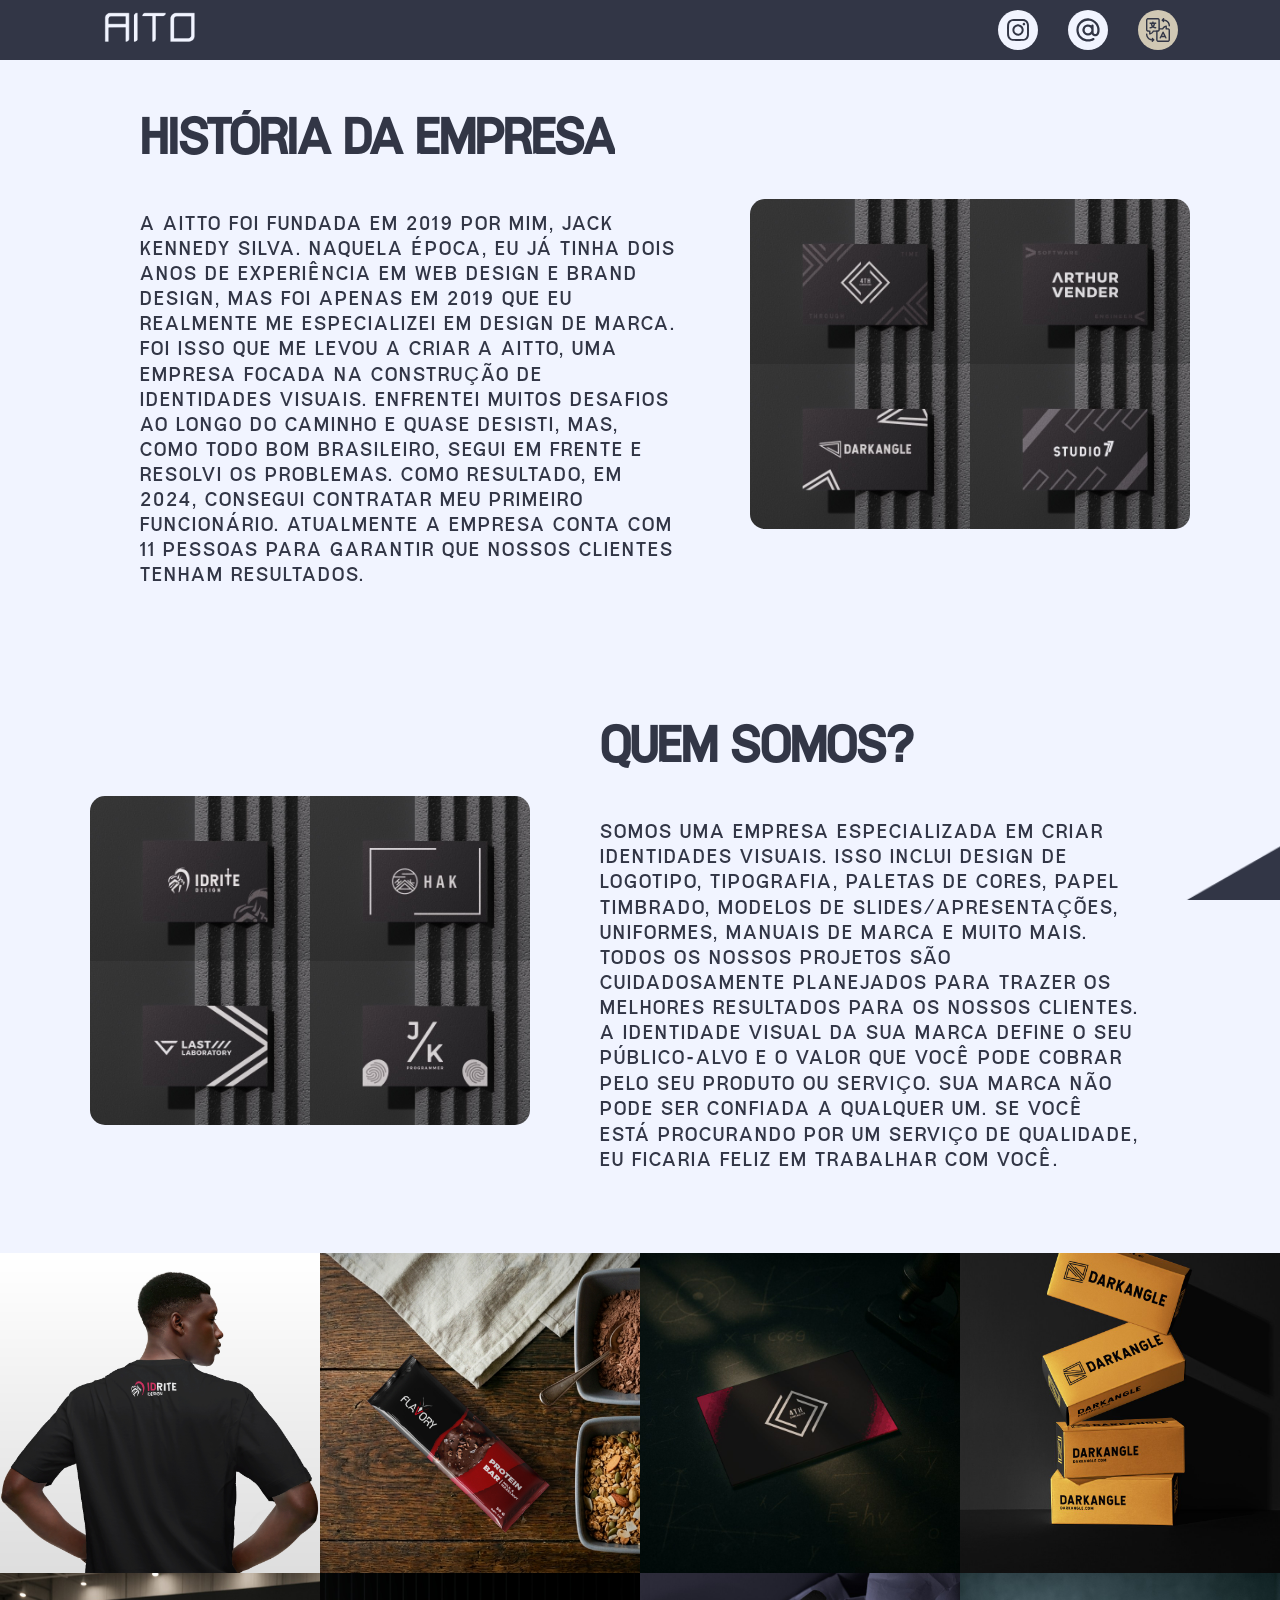
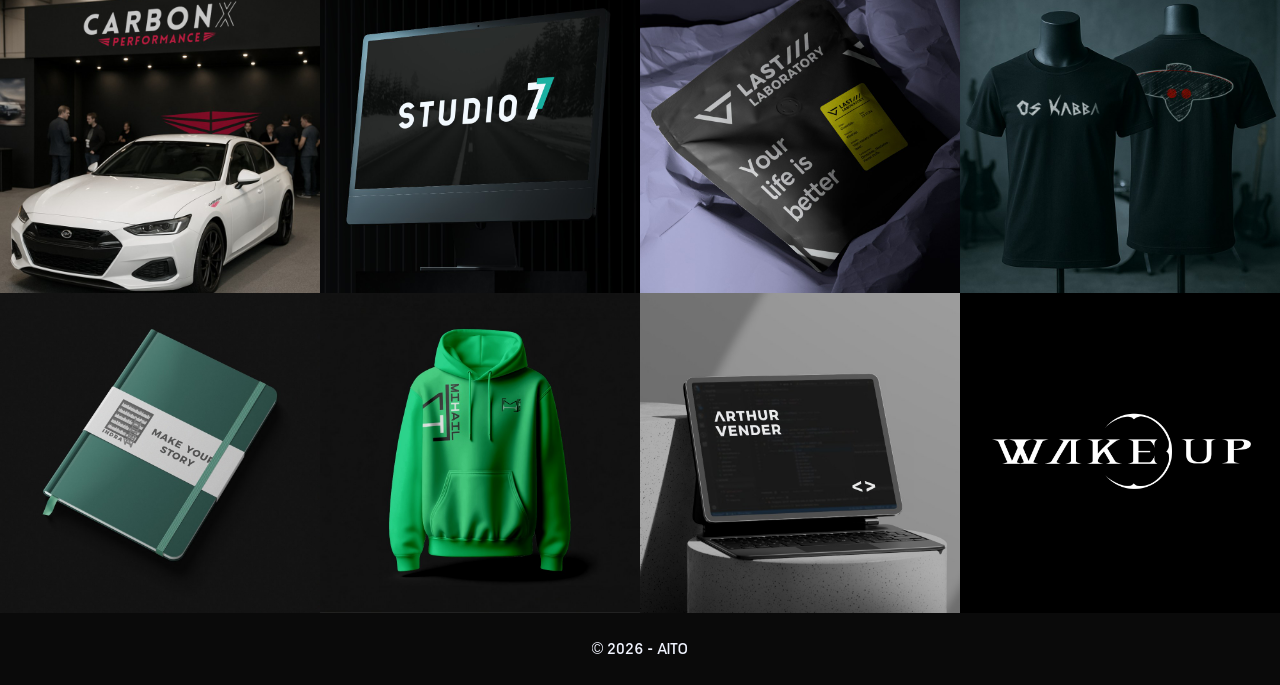
==== Pt-br.html @ 6f471131 "melhorias" ====
<!DOCTYPE html>
<html lang="en">
<head>
    <meta charset="UTF-8">
    <meta http-equiv="X-UA-Compatible" content="IE=edge">
    <meta name="viewport" content="width=device-width, initial-scale=1.0">
    <title>AITO</title>
   <link rel="shortcut icon" href="image/ico-p.ico" type="image/x-icon">
    <link rel="stylesheet" href="style/all.css">
</head>
<body>
    <nav>
        <a href="/"><img src="image/aito3.png" alt="" class="logo"></a>
        <div class="redes">
            <a href="https://www.instagram.com/aittobranding/"
             class="rds1 ani" target="_blank">
                <img src="image/instagram.svg" alt="">
            </a>
            <a href="mailto:aittobranding@gmail.com"
             class="rds2 ani" target="_blank">
                <img src="image/arroba.svg" alt="">
            </a>
              <a href="index.html"
             class="rds4 ani1" target="_parent">
                <img src="image/traducao.svg" alt="">
            </a>
        </div>
    </nav>
    <img src="image/Mockup2.jpg" alt="" class="idrite">
    <main>
        <section class="abo">
            <div class="about">
                <div class="title">
                    <h2>História Da Empresa</h2>
                </div>
                <p class="iam">
                    A AITTO foi fundada em 2019 por mim, Jack Kennedy Silva. Naquela época, eu já tinha dois anos de experiência em web design e brand design, mas foi apenas em 2019 que eu realmente me especializei em design de marca. Foi isso que me levou a criar a AITTO, uma empresa focada na construção de identidades visuais.

                    Enfrentei muitos desafios ao longo do caminho e quase desisti, mas, como todo bom brasileiro, segui em frente e resolvi os problemas. Como resultado, em 2024, consegui contratar meu primeiro funcionário. Atualmente a empresa conta com 11 pessoas para garantir que nossos clientes tenham resultados.
                </p>
            </div>
            <div class="image">
                <img src="image/mockups/4th.jpg" alt="" class="img">
                <img src="image/mockups/arthur.jpg" alt="" class="img ">
                <img src="image/mockups/darkangle.jpg" alt="" class="img">
                <img src="image/mockups/studio7.jpg" alt="" class="img">
            </div>
            
            <div class="image">
                <img src="image/mockups/idrite.jpg" alt="" class="img tira">
                <img src="image/mockups/hak.jpg" alt="" class="img tira">
                <img src="image/mockups/last-lab.jpg" alt="" class="img tira">
                <img src="image/mockups/jk.jpg" alt="" class="img tira">
            </div>
            <div class="skill">
                <div class="title">
                    <h2>QUEM SOMOS?</h2>
                </div>
                <p class="iam">
                    Somos uma empresa especializada em criar identidades visuais. Isso inclui design de logotipo, tipografia, paletas de cores, papel timbrado, modelos de slides/apresentações, uniformes, manuais de marca e muito mais. Todos os nossos projetos são cuidadosamente planejados para trazer os melhores resultados para os nossos clientes.

                    A identidade visual da sua marca define o seu público-alvo e o valor que você pode cobrar pelo seu produto ou serviço. Sua marca não pode ser confiada a qualquer um. Se você está procurando por um serviço de qualidade, eu ficaria feliz em trabalhar com você.
                </p>
            </div>
        </section>
        <section class="port-img">
            <img class="imgp" src="image/port/idrite/id.jpg" alt="">
            <img class="imgp" src="image/port/Flavory/Flavory.jpg" alt="">
            <img class="imgp" src="image/port/4th/4th1.jpg" alt="">
            <img class="imgp" src="image/port/dark/dark1.jpg" alt="">
            <img class="imgp" src="image/port/carbon/carb1.jpg" alt="">
            <img class="imgp" src="image/port/studio7/studio2.jpg" alt="">
            <img class="imgp" src="image/port/last/last1.jpg" alt="">
            <img class="imgp" src="image/port/os kabba/kabba1.jpg" alt="">
            <img class="imgp" src="image/port/indra/indra.jpg" alt="">
            <img class="imgp" src="image/port/mihail/mihail.jpg" alt="">
            <img class="imgp" src="image/port/arthur/vender.jpg" alt="">
            <img class="imgp" src="image/port/wake up/wake up2.png" alt="">
        </section>
    </main>
    <footer>
        <p>&copy 2026 - AITO</p>
    </footer>
</body>
</html>
---- style/all.css ----
@charset "UTF-8";

@font-face {
    font-family: "Halfre";
    src: url("../font/halfre.otf"); /* para IE */
    src: local("halfre"), url("../font/halfre.otf") format("truetype");
}
:root {
    --color1: #0a0a0a;
    --color2: #f1f4ff;
    --color3: #D0C8B4;
    --color4: #323646;
}
* {
    font-family: "halfre", Arial, Helvetica, sans-serif;
    margin: 0;
    padding: 0;
    overflow-x: hidden;
    box-sizing: border-box;
    color: var(--color4);
    transition: .2s;
    text-transform: uppercase;
}
html {
    scrollbar-width: none;
}
::-webkit-scrollbar {
    display: none;
}
body {
    background: var(--color2);
}
h2 {
    color: var(--color4);
}
a {
    text-decoration: none;
    color: var(--color1);
    transition: .3s;
    letter-spacing: 3px;
}
nav {
    display: flex;
    flex-direction: row;
    justify-content: space-between;
    align-items: center;
    width: 100vw;
    height: auto;
    background: var(--color4);
    padding: 5px 8%;
    padding-top: 5px;
}
.idrite {
    display: none;
}
.logo {
    height: 31px;
    width: 95px;
}
.rds1 {
   display: flex;
    justify-content: center;
    align-items: center;
    width: 40px;
    height: 40px;
    background: var(--color2);
    padding: 8px;
    border-radius: 50%;
    overflow: hidden;
}
.rds1 img {
    width: 40px;
    height: 22px;
}
.rds2 {
    display: flex;
    justify-content: center;
    align-items: center;
    width: 40px;
    height: 40px;
    background: var(--color2);
    padding: 8px;
    border-radius: 50%;
    overflow: hidden;
}
.rds3 {
    display: flex;
    justify-content: center;
    align-items: center;
    width: 40px;
    height: 40px;
    background: var(--color2);
    padding: 8px;
    border-radius: 50%;
    overflow: hidden;
}
.rds4 {
    display: flex;
    justify-content: center;
    align-items: center;
    width: 40px;
    height: 40px;
    background: var(--color3);
    padding: 8px;
    border-radius: 50%;
    overflow: hidden;
}
.ani:hover {
    animation: .2;
    display: flex;
    justify-content: center;
    align-items: center;
    width: 40px;
    height: 40px;
    background: var(--color2);
    padding: 8px;
    border-radius: 20%;
    overflow: hidden;
}
.ani1:hover {
    animation: .2;
    display: flex;
    justify-content: center;
    align-items: center;
    width: 40px;
    height: 40px;
    background: var(--color3);
    padding: 8px;
    border-radius: 20%;
    overflow: hidden;
}
.redes {
    display: flex;
    justify-content: flex-end;
    align-items: center;
    width: 50%;
    height: 50px;
    gap: 30px;
}
.main {
    display: flex;
    justify-content: center;
    align-items: center;
    height: 100vh;
    width: 100vw;
    background: var(--color2);
}
section{
    display: flex;
    flex-direction: column;
    align-items: center;
    justify-content: center;
    flex-wrap: wrap;
    width: 100vw;
    margin: auto;
    height: auto;
}
::selection{
    background: var(--color4);
    color: var(--color3);
}
.iam {
    font-size: 1.3em;
    letter-spacing: 2px;
    max-width: 800px;
    margin: 10px 0px;
}
.title {
    display: flex;
    justify-content: start;
    align-items: center;
    width: 100%;
    font-size: 2.13em;
    margin-bottom: 30px;
}
.image {
    display: flex;
    flex-direction: row;
    flex-wrap: wrap;
    justify-content: center;
    align-items: center;
    width: 40%;
    height: auto;
    overflow: hidden;
    border-radius: 15px;
}
.img {
    width: 50%;
    height: 50%;
}
.img:hover {
    scale: .9;
}
.abo {
    display: flex;
    flex-direction: row;
    justify-content: space-between;
    align-items: center;
    background: url(../image/fuji.png) var(--color2) center center no-repeat fixed;
    background-size: cover;
    height: auto;
    padding: 0px 90px;
    overflow: hidden;
}
.about {
    display: flex;
    flex-direction: column;
    justify-content: center;
    align-items: start;
    flex-wrap: nowrap;
    width: 60%;
    height: 100%;
    padding: 50px;
    padding-right: 70px;
    padding-bottom: 70px;
    overflow: hidden;
}
.skill {
    display: flex;
    flex-direction: column;
    justify-content: center;
    align-items: start;
    flex-wrap: wrap;
    width: 60%;
    height: 100%;
    padding: 50px;
    padding-left: 70px;
    padding-bottom: 70px;
    overflow: hidden;
}
.port-img {
    display: flex;
    flex-wrap: wrap;
    flex-direction: row;
    justify-content: center;
    align-items: center;
    height: auto;
    width: 100vw;
    background: var(--color4);
}
.imgp {
    height: 25%;
    width: 25%;
}
footer {
    display: flex;
    flex-direction: column;
    justify-content: center;
    align-items: center;
    background: var(--color1);
    width: 100vw;
    height: 8vh;
}
footer p {
    color: var(--color2);
}
footer p::selection {
    background: var(--color2);
    color: var(--color1);
}
@media (max-width: 1157px) {
    .image {
        display: flex;
        flex-direction: row;
        flex-wrap: nowrap;
        justify-content: center;
        align-items: center;
        width: 100%;
        height: auto;
        overflow: hidden;
        border-radius: 0px;
    }
    .img {
        width: 25%;
        height: 10%;
    }
    .idrite {
        display: none;
    }
    .abo {
        display: flex;
        flex-direction: column-reverse;
        justify-content: center;
        align-items: center;
        flex-wrap: nowrap;
        background: var(--color4);
        height: auto;
        padding: 0px;
    }
    .imgp {
        width: 50%;
        height: 50%;
    }
    .about {
        display: flex;
        flex-direction: column;
        justify-content: center;
        align-items: center;
        flex-wrap: nowrap;
        width: 90%;
        height: 100vh;
    }
    .skill {
        display: flex;
        flex-direction: column;
        justify-content: center;
        align-items: center;
        flex-wrap: nowrap;
        width: 90%;
        height: 100vh;
    }
    .iam {
        font-size: 1.2em;
        letter-spacing: 2px;
        max-width: 800px;
        margin: 10px 0px;
    }
    .title {
        display: flex;
        justify-content: start;
        align-items: center;
        width: 100%;
        font-size: 2em;
        margin-bottom: 10px;
    }
}

@media (max-width: 700px) {
    body {
        background: var(--color2) url('../image/Urban.jpg') center no-repeat fixed ;
        background-size: cover;
    }
    .logo {
    height: 25px;
    width: 80px;
    }
    .rds1 {
        display: flex;
        width: 38px;
        height: 38px;
        background: var(--color2);
        padding: 8px;
        border-radius: 50%;
    }
    .rds2 {
        display: flex;
        width: 38px;
        height: 38px;
        background: var(--color2);
        padding: 8px;
        border-radius: 50%;
    }
    .redes {
        display: flex;
        justify-content: flex-end;
        align-items: center;
        width: 50%;
        height: 50px;
        gap: 20px;
    }
    .idrite {
        display: flex;
        width: 100vw;
        height: auto;
    }
    .tira {
        display: none;
    }
    .title {
        justify-content: start;
        font-size: 1.5em;
    }
    .image {
        display: flex;
        flex-direction: row;
        flex-wrap: wrap;
        justify-content: center;
        align-items: center;
        width: 100%;
        height: auto;
        overflow: hidden;
        border-radius: 0px;
    }
    .img {
        width: 50%;
        height: 10%;
    }
    .abo {
        height: auto;
        background: var(--color2);
    }
    .skill {
        display: flex;
        flex-direction: column;
        justify-content: center;
        align-items: center;
        flex-wrap: nowrap;
        width: 90%;
        height: 100%;
        padding: 35px;
        padding-bottom: 50px;
        overflow: hidden;
    }
    .imgp {
        width: 50%;
        height: 50%;
    }
    .about {
        display: flex;
        flex-direction: column;
        justify-content: center;
        align-items: center;
        flex-wrap: nowrap;
        width: 90%;
        height: 100%;
        padding: 35px;
        padding-bottom: 50px;
        overflow: hidden;
    }
    .iam {
        font-size: 1em;
        letter-spacing: 2px;
        max-width: 800px;
        margin: 10px 0px;
    }
}
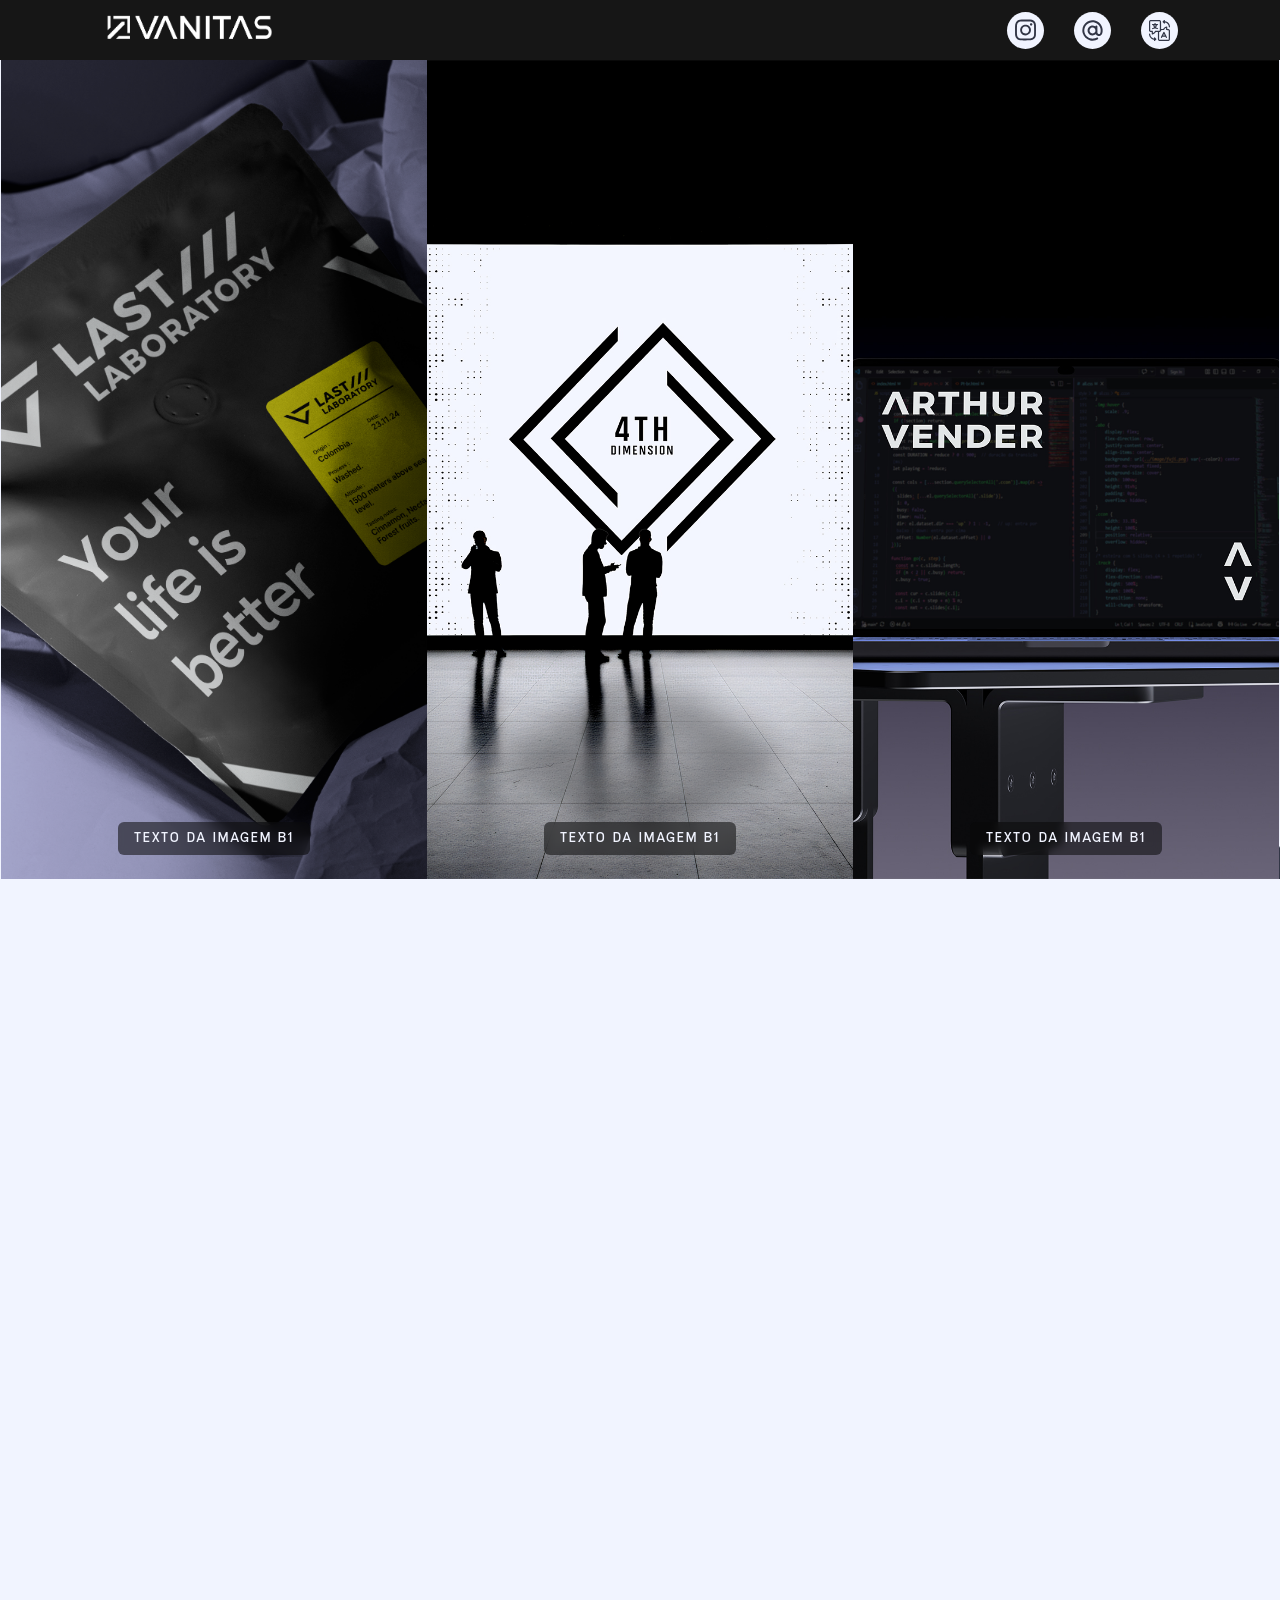
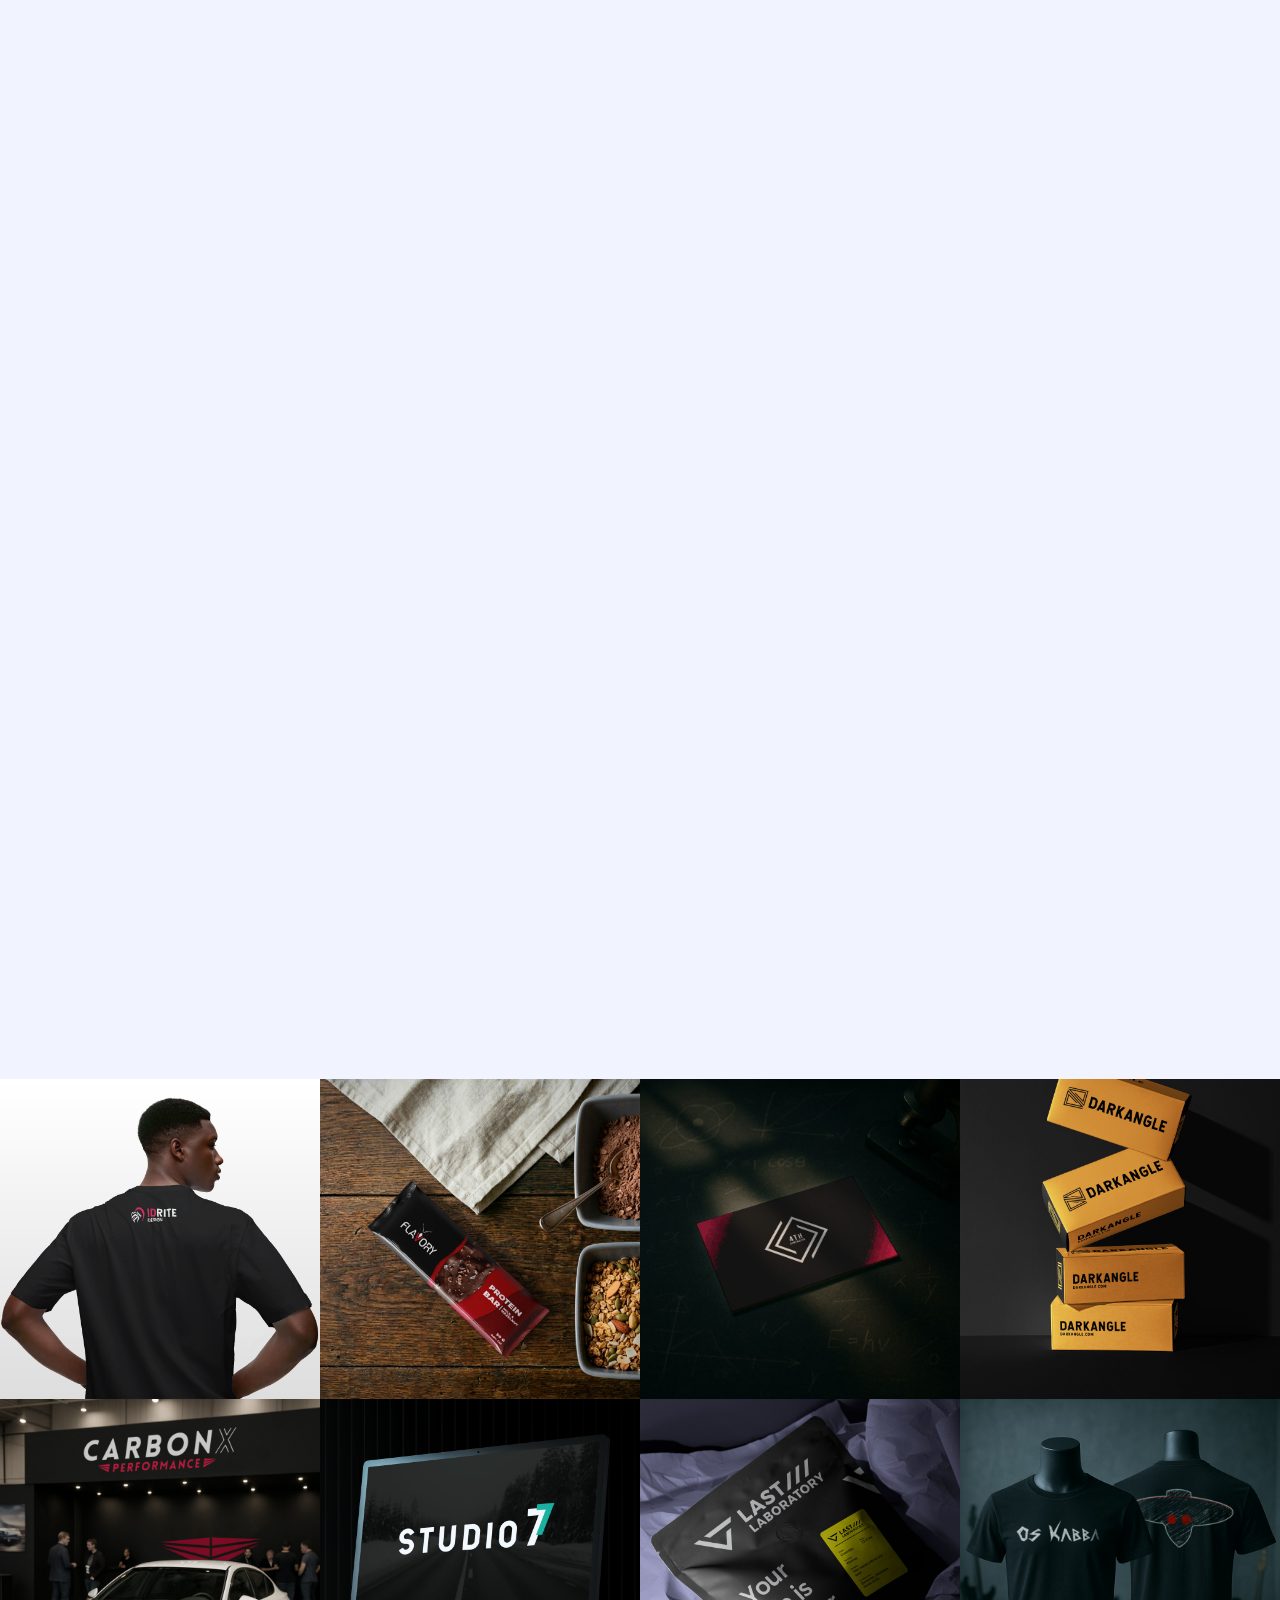
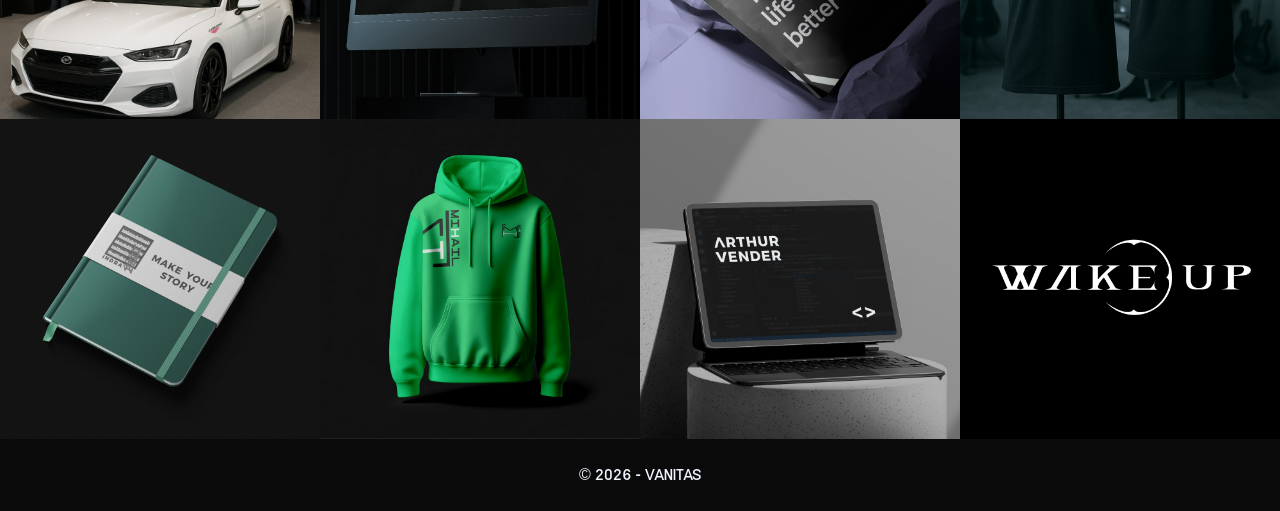
==== commit e15966c8: "segurança" ====
--- a/Pt-br.html
+++ b/Pt-br.html
@@ -1,16 +1,16 @@
 <!DOCTYPE html>
-<html lang="en">
+<html lang="Pt-br">
 <head>
     <meta charset="UTF-8">
     <meta http-equiv="X-UA-Compatible" content="IE=edge">
     <meta name="viewport" content="width=device-width, initial-scale=1.0">
-    <title>AITO</title>
-   <link rel="shortcut icon" href="image/ico-p.ico" type="image/x-icon">
+    <title>VANITAS</title>
+   <link rel="shortcut icon" href="image/favicon1.ico" type="image/x-icon">
     <link rel="stylesheet" href="style/all.css">
 </head>
 <body>
     <nav>
-        <a href="/"><img src="image/aito3.png" alt="" class="logo"></a>
+        <a href="/"><img src="image/vanitas.png" alt="" class="logo"></a>
         <div class="redes">
             <a href="https://www.instagram.com/aittobranding/"
              class="rds1 ani" target="_blank">
@@ -20,48 +20,46 @@
              class="rds2 ani" target="_blank">
                 <img src="image/arroba.svg" alt="">
             </a>
-              <a href="index.html"
-             class="rds4 ani1" target="_parent">
+              <a href="Pt-br.html"
+             class="rds3 ani" target="_parent">
                 <img src="image/traducao.svg" alt="">
             </a>
         </div>
     </nav>
-    <img src="image/Mockup2.jpg" alt="" class="idrite">
     <main>
         <section class="abo">
-            <div class="about">
-                <div class="title">
-                    <h2>História Da Empresa</h2>
+            <div class="ccon carr1">
+                <div class="track down">
+                <figure class="slide"><img src="image/slider/lastlab.png" alt="Descrição da imagem B1"><figcaption>Texto da imagem B1</figcaption></figure>
+                <figure class="slide"><img src="image/slider/coffee.png" alt="Descrição da imagem B2"><figcaption>Texto da imagem B2</figcaption></figure>
+                <figure class="slide"><img src="image/slider/darkangle.png" alt="Descrição da imagem B3"><figcaption>Texto da imagem B3</figcaption></figure>
+                <figure class="slide"><img src="image/slider/img4.png" alt="Descrição da imagem B4"><figcaption>Texto da imagem B4</figcaption></figure>
+                <figure class="slide" aria-hidden="true"><img src="image/slider/lastlab.png" alt=""><figcaption>Texto da imagem B1</figcaption></figure>
                 </div>
-                <p class="iam">
-                    A AITTO foi fundada em 2019 por mim, Jack Kennedy Silva. Naquela época, eu já tinha dois anos de experiência em web design e brand design, mas foi apenas em 2019 que eu realmente me especializei em design de marca. Foi isso que me levou a criar a AITTO, uma empresa focada na construção de identidades visuais.
+            </div>
 
-                    Enfrentei muitos desafios ao longo do caminho e quase desisti, mas, como todo bom brasileiro, segui em frente e resolvi os problemas. Como resultado, em 2024, consegui contratar meu primeiro funcionário. Atualmente a empresa conta com 11 pessoas para garantir que nossos clientes tenham resultados.
-                </p>
+            <div class="ccon carr2">
+                <div class="track up">
+                <figure class="slide"><img src="image/slider2/Screen(3).jpg" alt="Descrição da imagem B1"><figcaption>Texto da imagem B1</figcaption></figure>
+                <figure class="slide"><img src="image/slider2/Exhibition.jpg" alt="Descrição da imagem B2"><figcaption>Texto da imagem B2</figcaption></figure>
+                <figure class="slide"><img src="image/slider2/flavory.png" alt="Descrição da imagem B3"><figcaption>Texto da imagem B3</figcaption></figure>
+                <figure class="slide"><img src="image/slider2/studio2.jpg" alt="Descrição da imagem B4"><figcaption>Texto da imagem B4</figcaption></figure>
+                <figure class="slide" aria-hidden="true"><img src="image/slider2/Screen(3).jpg" alt=""><figcaption>Texto da imagem B1</figcaption></figure>
+                </div>
             </div>
-            <div class="image">
-                <img src="image/mockups/4th.jpg" alt="" class="img">
-                <img src="image/mockups/arthur.jpg" alt="" class="img ">
-                <img src="image/mockups/darkangle.jpg" alt="" class="img">
-                <img src="image/mockups/studio7.jpg" alt="" class="img">
+
+            <div class="ccon carr3">
+                <div class="track down">
+                <figure class="slide"><img src="image/slider3/macbook.jpg" alt="Descrição da imagem B1"><figcaption>Texto da imagem B1</figcaption></figure>
+                <figure class="slide"><img src="image/slider3/T-Shirt.jpg" alt="Descrição da imagem B2"><figcaption>Texto da imagem B2</figcaption></figure>
+                <figure class="slide"><img src="image/slider3/wake.jpg" alt="Descrição da imagem B3"><figcaption>Texto da imagem B3</figcaption></figure>
+                <figure class="slide"><img src="image/slider3/Bottle.jpg" alt="Descrição da imagem B4"><figcaption>Texto da imagem B4</figcaption></figure>
+                <figure class="slide" aria-hidden="true"><img src="image/slider3/macbook.jpg" alt=""><figcaption>Texto da imagem B1</figcaption></figure>
+                </div>
             </div>
-            
-            <div class="image">
-                <img src="image/mockups/idrite.jpg" alt="" class="img tira">
-                <img src="image/mockups/hak.jpg" alt="" class="img tira">
-                <img src="image/mockups/last-lab.jpg" alt="" class="img tira">
-                <img src="image/mockups/jk.jpg" alt="" class="img tira">
-            </div>
-            <div class="skill">
-                <div class="title">
-                    <h2>QUEM SOMOS?</h2>
-                </div>
-                <p class="iam">
-                    Somos uma empresa especializada em criar identidades visuais. Isso inclui design de logotipo, tipografia, paletas de cores, papel timbrado, modelos de slides/apresentações, uniformes, manuais de marca e muito mais. Todos os nossos projetos são cuidadosamente planejados para trazer os melhores resultados para os nossos clientes.
+        </section>
+        <section class="textabout">
 
-                    A identidade visual da sua marca define o seu público-alvo e o valor que você pode cobrar pelo seu produto ou serviço. Sua marca não pode ser confiada a qualquer um. Se você está procurando por um serviço de qualidade, eu ficaria feliz em trabalhar com você.
-                </p>
-            </div>
         </section>
         <section class="port-img">
             <img class="imgp" src="image/port/idrite/id.jpg" alt="">
@@ -79,7 +77,7 @@
         </section>
     </main>
     <footer>
-        <p>&copy 2026 - AITO</p>
+        <p>&copy 2026 - VANITAS</p>
     </footer>
 </body>
 </html>
--- a/style/all.css
+++ b/style/all.css
@@ -9,7 +9,7 @@
     --color1: #0a0a0a;
     --color2: #f1f4ff;
     --color3: #D0C8B4;
-    --color4: #323646;
+    --color4: #161616;
 }
 * {
     font-family: "halfre", Arial, Helvetica, sans-serif;
@@ -54,15 +54,15 @@
     display: none;
 }
 .logo {
-    height: 31px;
-    width: 95px;
+    height: 29px;
+    width: 174px;
 }
 .rds1 {
    display: flex;
     justify-content: center;
     align-items: center;
-    width: 40px;
-    height: 40px;
+    width: 37px;
+    height: 37px;
     background: var(--color2);
     padding: 8px;
     border-radius: 50%;
@@ -76,8 +76,8 @@
     display: flex;
     justify-content: center;
     align-items: center;
-    width: 40px;
-    height: 40px;
+    width: 37px;
+    height: 37px;
     background: var(--color2);
     padding: 8px;
     border-radius: 50%;
@@ -87,8 +87,8 @@
     display: flex;
     justify-content: center;
     align-items: center;
-    width: 40px;
-    height: 40px;
+    width: 37px;
+    height: 37px;
     background: var(--color2);
     padding: 8px;
     border-radius: 50%;
@@ -98,8 +98,8 @@
     display: flex;
     justify-content: center;
     align-items: center;
-    width: 40px;
-    height: 40px;
+    width: 37px;
+    height: 37px;
     background: var(--color3);
     padding: 8px;
     border-radius: 50%;
@@ -194,39 +194,101 @@
 .abo {
     display: flex;
     flex-direction: row;
-    justify-content: space-between;
+    justify-content: center;
     align-items: center;
     background: url(../image/fuji.png) var(--color2) center center no-repeat fixed;
     background-size: cover;
-    height: auto;
-    padding: 0px 90px;
-    overflow: hidden;
-}
-.about {
+    width: 100vw;
+    height: 91vh;
+    padding: 0px;
+    overflow: hidden;
+}
+.ccon {
+    width: 33.3%;
+    height: 100%;
+    position: relative;
+    overflow: hidden;
+}
+/* esteira com 5 slides (4 + 1 repetido) */
+.track {
     display: flex;
     flex-direction: column;
-    justify-content: center;
-    align-items: start;
-    flex-wrap: nowrap;
-    width: 60%;
+    height: 500%;
+    width: 100%;
+    transition: none;
+    will-change: transform;
+}
+.track.up   { animation: subir 10s ease-in-out infinite; }
+.track.down { animation: descer 10s ease-in-out infinite; }
+
+/* a carr3 começa defasada para as colunas não trocarem juntas */
+.carr3 .track { animation-delay: -2.5s; }
+.carr1 .track { animation-delay: 0s; }
+
+.slide {
+    position: relative;
+    flex: 1;
+    width: 100%;
+    overflow: hidden;
+}
+.slide img {
+    width: 100%;
     height: 100%;
-    padding: 50px;
-    padding-right: 70px;
-    padding-bottom: 70px;
-    overflow: hidden;
-}
-.skill {
-    display: flex;
-    flex-direction: column;
-    justify-content: center;
-    align-items: start;
-    flex-wrap: wrap;
-    width: 60%;
-    height: 100%;
-    padding: 50px;
-    padding-left: 70px;
-    padding-bottom: 70px;
-    overflow: hidden;
+    object-fit: cover;
+    display: block;
+}
+.slide figcaption {
+    position: absolute;
+    left: 50%;
+    bottom: 24px;
+    transform: translateX(-50%);
+    width: max-content;
+    max-width: 85%;
+    padding: 8px 16px;
+    text-align: center;
+    font-size: .9em;
+    letter-spacing: 2px;
+    color: var(--color2);
+    background: rgba(10, 10, 10, .55);
+    backdrop-filter: blur(4px);
+    border-radius: 6px;
+}
+
+/* cada slide fica parado ~4s e depois desliza em ~1s */
+@keyframes subir {
+    0%, 20%   { transform: translateY(0); }
+    25%, 45%  { transform: translateY(-20%); }
+    50%, 70%  { transform: translateY(-40%); }
+    75%, 95%  { transform: translateY(-60%); }
+    100%      { transform: translateY(-80%); }
+}
+@keyframes descer {
+    0%, 20%   { transform: translateY(-80%); }
+    25%, 45%  { transform: translateY(-60%); }
+    50%, 70%  { transform: translateY(-40%); }
+    75%, 95%  { transform: translateY(-20%); }
+    100%      { transform: translateY(0); }
+}
+
+/* pausa ao passar o mouse */
+/* .abo:hover .track { animation-play-state: paused; } */
+
+/* respeita quem desativa animações */
+@media (prefers-reduced-motion: reduce) {
+    .track { animation: none; }
+}
+
+/* tablet e celular: mantém 3 colunas lado a lado */
+@media (max-width: 1157px) {
+    .abo { flex-direction: row; height: 80vh; }
+    .ccon { width: 33.3%; height: 100%; }
+}
+@media (max-width: 700px) {
+    .slide figcaption { font-size: .65em; letter-spacing: 1px; padding: 6px 10px; bottom: 14px; }
+}
+.textabout {
+    width: 100vw;
+    height: 200vh;
 }
 .port-img {
     display: flex;
@@ -259,6 +321,12 @@
     color: var(--color1);
 }
 @media (max-width: 1157px) {
+    .carr3 {
+        display: none;
+    }
+    .carr2, .carr1 {
+        width: 50%;
+    }
     .image {
         display: flex;
         flex-direction: row;
@@ -277,15 +345,7 @@
     .idrite {
         display: none;
     }
-    .abo {
-        display: flex;
-        flex-direction: column-reverse;
-        justify-content: center;
-        align-items: center;
-        flex-wrap: nowrap;
-        background: var(--color4);
-        height: auto;
-        padding: 0px;
+    .abo { flex-direction: row; height: 80vh;
     }
     .imgp {
         width: 50%;
@@ -330,6 +390,13 @@
         background: var(--color2) url('../image/Urban.jpg') center no-repeat fixed ;
         background-size: cover;
     }
+    .carr2,
+    .carr3 {
+        display: none;
+    }
+    .carr1 {
+        width: 100%;
+    }
     .logo {
     height: 25px;
     width: 80px;
@@ -385,9 +452,7 @@
         width: 50%;
         height: 10%;
     }
-    .abo {
-        height: auto;
-        background: var(--color2);
+    .abo { flex-direction: row; height: 80vh;
     }
     .skill {
         display: flex;
